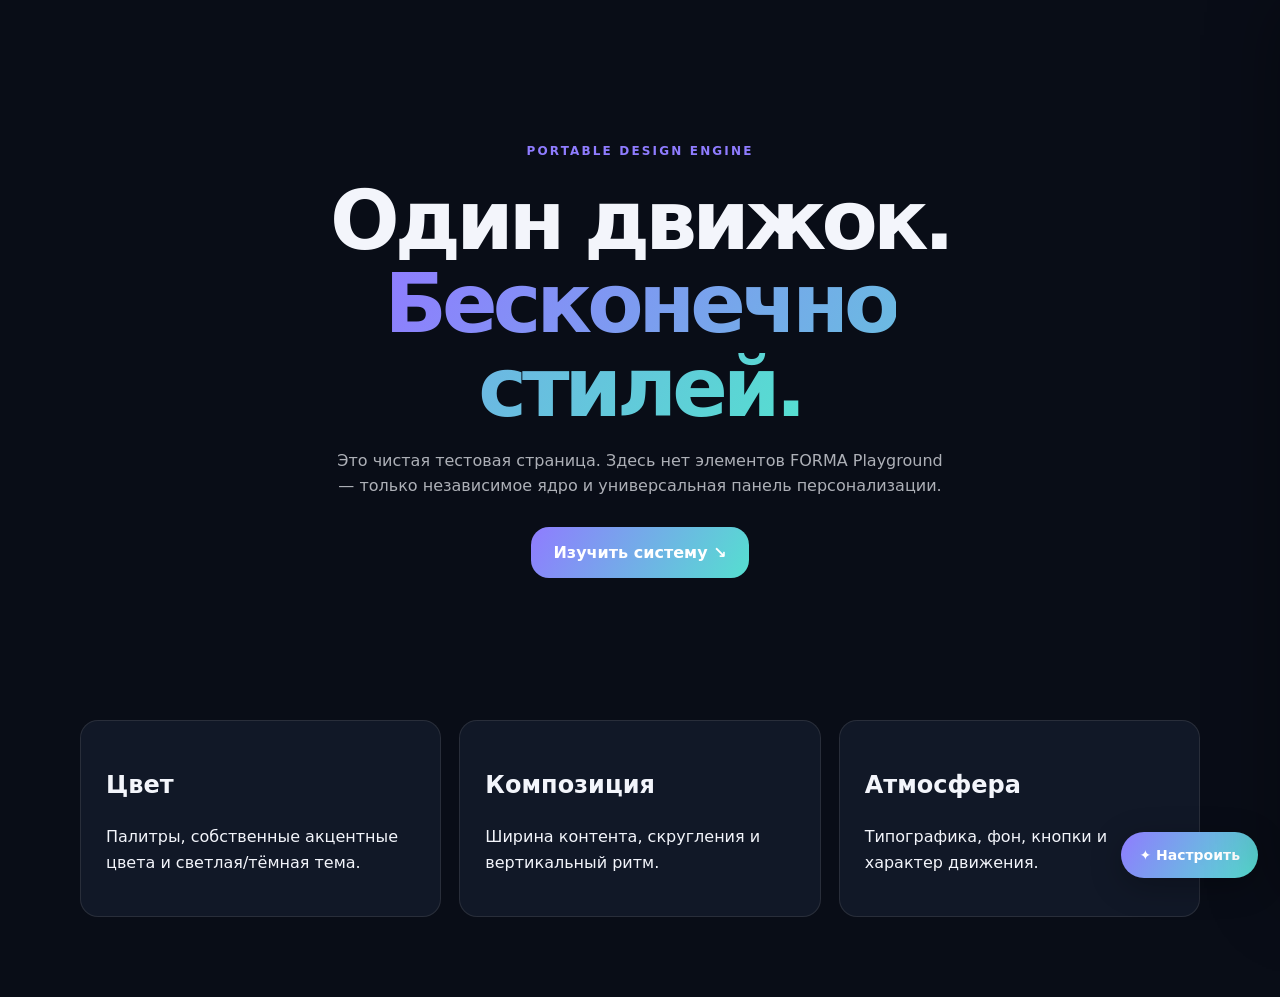
==== engine-test.html @ 3cc81a73 "Add clean FORMA engine test page" ====
<!doctype html>
<html lang="ru"><head><meta charset="utf-8"><meta name="viewport" content="width=device-width,initial-scale=1"><title>FORMA Engine Test</title><link rel="stylesheet" href="./forma-core.css"><style>
*{box-sizing:border-box}body{margin:0;background:var(--forma-bg);color:var(--forma-text);font:16px/1.6 system-ui,sans-serif;transition:background .3s,color .3s}
.hero{min-height:80vh;display:grid;place-items:center;text-align:center;padding:50px 20px}.inner{max-width:850px}.eyebrow{color:var(--forma-accent);letter-spacing:.18em;font-size:12px;font-weight:700}h1{font-size:clamp(42px,8vw,82px);line-height:1.02;letter-spacing:-.06em;margin:18px 0}.lead{opacity:.7;max-width:620px;margin:0 auto 28px}.button{display:inline-block;padding:13px 22px;border-radius:var(--forma-radius);background:linear-gradient(120deg,var(--forma-accent),var(--forma-accent-2));color:white;text-decoration:none;font-weight:700}.cards{display:grid;grid-template-columns:repeat(3,1fr);gap:18px;padding-bottom:80px}.card{padding:25px;border:1px solid #8883;border-radius:var(--forma-radius);background:var(--forma-surface);color:var(--forma-text)}@media(max-width:650px){.cards{grid-template-columns:1fr}}
</style></head><body><main class="forma-container"><section class="hero"><div class="inner"><div class="eyebrow">PORTABLE DESIGN ENGINE</div><h1>Один движок.<br><span class="forma-gradient">Бесконечно стилей.</span></h1><p class="lead">Это чистая тестовая страница. Здесь нет элементов FORMA Playground — только независимое ядро и универсальная панель персонализации.</p><a class="button" href="#cards">Изучить систему ↘</a></div></section><section class="cards" id="cards"><article class="card"><h2>Цвет</h2><p>Палитры, собственные акцентные цвета и светлая/тёмная тема.</p></article><article class="card"><h2>Композиция</h2><p>Ширина контента, скругления и вертикальный ритм.</p></article><article class="card"><h2>Атмосфера</h2><p>Типографика, фон, кнопки и характер движения.</p></article></section></main><script src="./forma-core.js"></script><script>FORMA.init({panel:true});</script></body></html>
---- forma-core.css ----
/* FORMA tokens — opt-in helpers for any site */
:root{--forma-accent:#8f7cff;--forma-accent-2:#55dfd0;--forma-radius:18px;--forma-content-width:1120px;--forma-section-space:72px;--forma-glow:.22;--forma-bg:#090d17;--forma-surface:#111827;--forma-text:#f3f5fb}
[data-forma-mode=dark]{color-scheme:dark}[data-forma-mode=light]{color-scheme:light}
.forma-container{width:min(var(--forma-content-width),calc(100% - 40px));margin-inline:auto}
.forma-section{padding-block:var(--forma-section-space)}
.forma-card{border-radius:var(--forma-radius);background:var(--forma-surface);color:var(--forma-text);box-shadow:0 15px 45px color-mix(in srgb,var(--forma-accent) calc(var(--forma-glow)*100%),transparent)}
.forma-gradient{background:linear-gradient(120deg,var(--forma-accent),var(--forma-accent-2));background-clip:text;color:transparent}
[data-forma-font=editorial]{font-family:Georgia,serif}[data-forma-font=geometric]{font-family:Manrope,system-ui,sans-serif}
[data-forma-buttons=pill] button,[data-forma-buttons=pill] .button{border-radius:999px!important}
[data-forma-buttons=sharp] button,[data-forma-buttons=sharp] .button{border-radius:3px!important}
[data-forma-background=grid]{background-image:linear-gradient(#8881 1px,transparent 1px),linear-gradient(90deg,#8881 1px,transparent 1px);background-size:32px 32px}
[data-forma-motion=off] *,[data-forma-motion=off] *:before,[data-forma-motion=off] *:after{animation:none!important;transition:none!important}
[data-forma-motion=snappy] *{transition-duration:.14s!important}
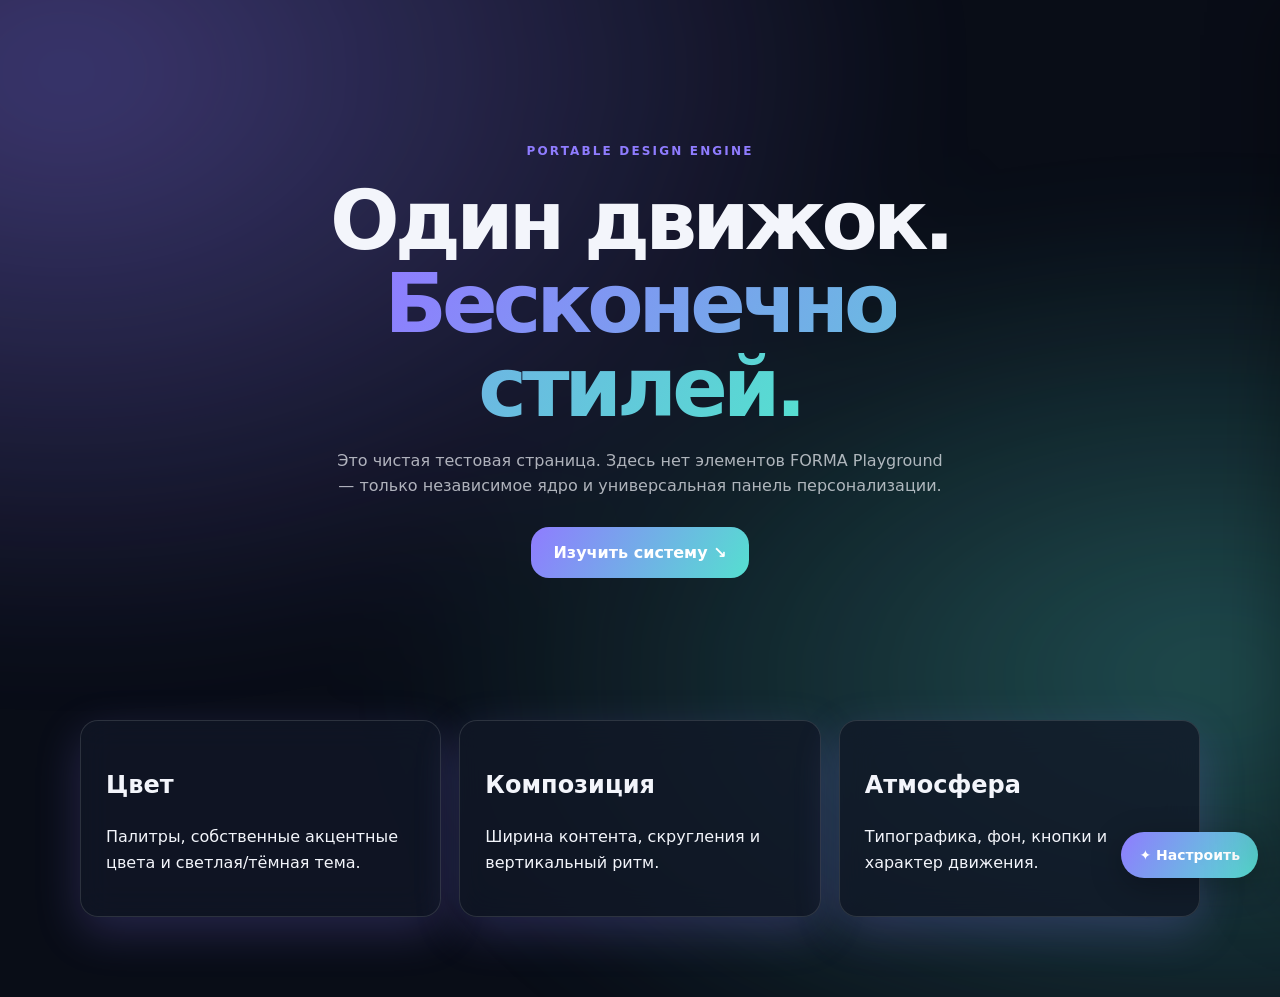
==== commit a613b65c: "Upgrade engine test page for FORMA 3.0" ====
--- a/engine-test.html
+++ b/engine-test.html
@@ -2,4 +2,4 @@
 <html lang="ru"><head><meta charset="utf-8"><meta name="viewport" content="width=device-width,initial-scale=1"><title>FORMA Engine Test</title><link rel="stylesheet" href="./forma-core.css"><style>
 *{box-sizing:border-box}body{margin:0;background:var(--forma-bg);color:var(--forma-text);font:16px/1.6 system-ui,sans-serif;transition:background .3s,color .3s}
 .hero{min-height:80vh;display:grid;place-items:center;text-align:center;padding:50px 20px}.inner{max-width:850px}.eyebrow{color:var(--forma-accent);letter-spacing:.18em;font-size:12px;font-weight:700}h1{font-size:clamp(42px,8vw,82px);line-height:1.02;letter-spacing:-.06em;margin:18px 0}.lead{opacity:.7;max-width:620px;margin:0 auto 28px}.button{display:inline-block;padding:13px 22px;border-radius:var(--forma-radius);background:linear-gradient(120deg,var(--forma-accent),var(--forma-accent-2));color:white;text-decoration:none;font-weight:700}.cards{display:grid;grid-template-columns:repeat(3,1fr);gap:18px;padding-bottom:80px}.card{padding:25px;border:1px solid #8883;border-radius:var(--forma-radius);background:var(--forma-surface);color:var(--forma-text)}@media(max-width:650px){.cards{grid-template-columns:1fr}}
-</style></head><body><main class="forma-container"><section class="hero"><div class="inner"><div class="eyebrow">PORTABLE DESIGN ENGINE</div><h1>Один движок.<br><span class="forma-gradient">Бесконечно стилей.</span></h1><p class="lead">Это чистая тестовая страница. Здесь нет элементов FORMA Playground — только независимое ядро и универсальная панель персонализации.</p><a class="button" href="#cards">Изучить систему ↘</a></div></section><section class="cards" id="cards"><article class="card"><h2>Цвет</h2><p>Палитры, собственные акцентные цвета и светлая/тёмная тема.</p></article><article class="card"><h2>Композиция</h2><p>Ширина контента, скругления и вертикальный ритм.</p></article><article class="card"><h2>Атмосфера</h2><p>Типографика, фон, кнопки и характер движения.</p></article></section></main><script src="./forma-core.js"></script><script>FORMA.init({panel:true});</script></body></html>+</style></head><body><main class="forma-container"><section class="hero"><div class="inner"><div class="eyebrow">PORTABLE DESIGN ENGINE</div><h1>Один движок.<br><span class="forma-gradient">Бесконечно стилей.</span></h1><p class="lead">Это чистая тестовая страница. Здесь нет элементов FORMA Playground — только независимое ядро и универсальная панель персонализации.</p><a class="button" href="#cards">Изучить систему ↘</a></div></section><section class="cards" id="cards"><article class="card forma-card"><h2>Цвет</h2><p>Палитры, собственные акцентные цвета и светлая/тёмная тема.</p></article><article class="card forma-card"><h2>Композиция</h2><p>Ширина контента, скругления и вертикальный ритм.</p></article><article class="card forma-card"><h2>Атмосфера</h2><p>Типографика, фон, кнопки и характер движения.</p></article></section></main><script src="./forma-core.js"></script><script>FORMA.init({panel:true});</script></body></html>
--- a/forma-core.css
+++ b/forma-core.css
@@ -1,13 +1,36 @@
-/* FORMA tokens — opt-in helpers for any site */
-:root{--forma-accent:#8f7cff;--forma-accent-2:#55dfd0;--forma-radius:18px;--forma-content-width:1120px;--forma-section-space:72px;--forma-glow:.22;--forma-bg:#090d17;--forma-surface:#111827;--forma-text:#f3f5fb}
+/* FORMA Design Engine 3.0 — portable design tokens and component recipes */
+:root{--forma-accent:#8f7cff;--forma-accent-2:#55dfd0;--forma-radius:18px;--forma-content-width:1120px;--forma-section-space:72px;--forma-glow:.22;--forma-bg:#090d17;--forma-surface:#111827;--forma-text:#f3f5fb;--forma-grid-columns:3;--forma-grid-gap:18px;--forma-bg-intensity:.55;--forma-animation-speed:320ms}
 [data-forma-mode=dark]{color-scheme:dark}[data-forma-mode=light]{color-scheme:light}
 .forma-container{width:min(var(--forma-content-width),calc(100% - 40px));margin-inline:auto}
 .forma-section{padding-block:var(--forma-section-space)}
-.forma-card{border-radius:var(--forma-radius);background:var(--forma-surface);color:var(--forma-text);box-shadow:0 15px 45px color-mix(in srgb,var(--forma-accent) calc(var(--forma-glow)*100%),transparent)}
+.forma-grid{display:grid;grid-template-columns:repeat(var(--forma-grid-columns),minmax(0,1fr));gap:var(--forma-grid-gap)}
+.forma-card{border-radius:var(--forma-radius);background:var(--forma-surface);color:var(--forma-text);box-shadow:0 15px 45px color-mix(in srgb,var(--forma-accent) calc(var(--forma-glow)*100%),transparent);transition:transform var(--forma-animation-speed) ease,box-shadow var(--forma-animation-speed) ease,border-color var(--forma-animation-speed) ease}
 .forma-gradient{background:linear-gradient(120deg,var(--forma-accent),var(--forma-accent-2));background-clip:text;color:transparent}
+.forma-grid>*{min-width:0}
 [data-forma-font=editorial]{font-family:Georgia,serif}[data-forma-font=geometric]{font-family:Manrope,system-ui,sans-serif}
 [data-forma-buttons=pill] button,[data-forma-buttons=pill] .button{border-radius:999px!important}
 [data-forma-buttons=sharp] button,[data-forma-buttons=sharp] .button{border-radius:3px!important}
+[data-forma-button=solid] button,[data-forma-button=solid] .button{background:var(--forma-accent);color:white;border:1px solid var(--forma-accent)}
+[data-forma-button=outline] button,[data-forma-button=outline] .button{background:transparent;color:var(--forma-accent);border:1px solid var(--forma-accent)}
+[data-forma-button=ghost] button,[data-forma-button=ghost] .button{background:transparent;color:inherit;border:1px solid transparent}
+[data-forma-card=solid] .forma-card{background:var(--forma-surface);border:0;box-shadow:0 8px 24px #0002}
+[data-forma-card=outline] .forma-card{background:transparent;border:1px solid color-mix(in srgb,var(--forma-accent) 35%,transparent);box-shadow:none}
+[data-forma-card=flat] .forma-card{background:transparent;border:0;box-shadow:none}
+[data-forma-card=glass] .forma-card{background:color-mix(in srgb,var(--forma-surface) 78%,transparent);backdrop-filter:blur(16px);border:1px solid #ffffff20}
+[data-forma-input=underline] input,[data-forma-input=underline] textarea,[data-forma-input=underline] select{border:0;border-bottom:2px solid var(--forma-accent);border-radius:0;background:transparent}
+[data-forma-input=outline] input,[data-forma-input=outline] textarea,[data-forma-input=outline] select{border:1px solid var(--forma-accent);border-radius:var(--forma-radius);background:transparent}
+[data-forma-input=soft] input,[data-forma-input=soft] textarea,[data-forma-input=soft] select{border:1px solid #8883;border-radius:var(--forma-radius);background:var(--forma-surface);padding:.8em 1em}
+[data-forma-nav=floating] .forma-nav{border:1px solid #ffffff22;border-radius:999px;background:color-mix(in srgb,var(--forma-surface) 80%,transparent);backdrop-filter:blur(18px)}
+[data-forma-nav=solid] .forma-nav{background:var(--forma-surface);border-radius:0}
+[data-forma-nav=minimal] .forma-nav{background:transparent;border:0;box-shadow:none}
 [data-forma-background=grid]{background-image:linear-gradient(#8881 1px,transparent 1px),linear-gradient(90deg,#8881 1px,transparent 1px);background-size:32px 32px}
+[data-forma-background=aurora]::before{content:"";position:fixed;inset:-20%;z-index:-1;pointer-events:none;background:radial-gradient(ellipse at 18% 20%,color-mix(in srgb,var(--forma-accent) calc(var(--forma-bg-intensity)*100%),transparent),transparent 42%),radial-gradient(ellipse at 82% 68%,color-mix(in srgb,var(--forma-accent-2) calc(var(--forma-bg-intensity)*80%),transparent),transparent 40%);filter:blur(55px);opacity:.7}
 [data-forma-motion=off] *,[data-forma-motion=off] *:before,[data-forma-motion=off] *:after{animation:none!important;transition:none!important}
-[data-forma-motion=snappy] *{transition-duration:.14s!important}
+[data-forma-motion=snappy] *{transition-duration:var(--forma-animation-speed)!important}
+[data-forma-motion=smooth] *{transition-duration:var(--forma-animation-speed)}
+.forma-hint{font-size:12px;opacity:.65;line-height:1.5}
+.forma-market-row{display:flex;gap:8px;margin-top:8px}.forma-market-row button{flex:1;border:1px solid #8886;background:transparent;color:inherit;border-radius:9px;padding:9px;cursor:pointer;text-align:left}
+.forma-market-row button:last-child{flex:0 0 38px;text-align:center}
+@media(max-width:760px){.forma-grid{grid-template-columns:repeat(min(var(--forma-grid-columns),2),minmax(0,1fr))}}
+@media(max-width:520px){.forma-grid{grid-template-columns:1fr}}
+@media(prefers-reduced-motion:reduce){.forma-card{transition:none}}
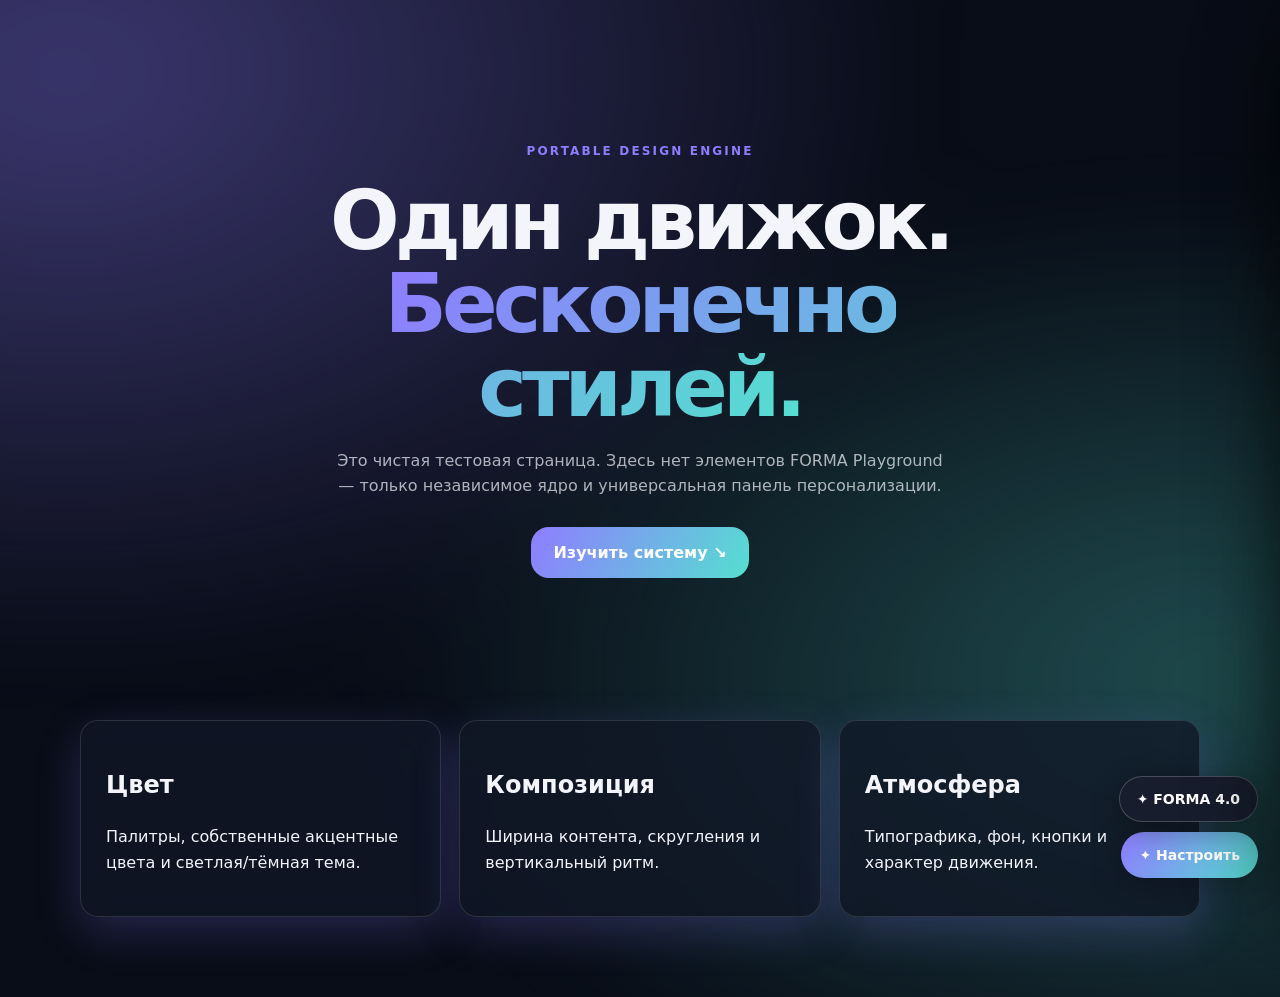
==== commit 2e17fb16: "Load FORMA Studio 4.0 in demo" ====
--- a/engine-test.html
+++ b/engine-test.html
@@ -1,5 +1,5 @@
 <!doctype html>
-<html lang="ru"><head><meta charset="utf-8"><meta name="viewport" content="width=device-width,initial-scale=1"><title>FORMA Engine Test</title><link rel="stylesheet" href="./forma-core.css"><style>
+<html lang="ru"><head><meta charset="utf-8"><meta name="viewport" content="width=device-width,initial-scale=1"><title>FORMA Design Engine 4.0</title><link rel="stylesheet" href="./forma-core.css"><style>
 *{box-sizing:border-box}body{margin:0;background:var(--forma-bg);color:var(--forma-text);font:16px/1.6 system-ui,sans-serif;transition:background .3s,color .3s}
-.hero{min-height:80vh;display:grid;place-items:center;text-align:center;padding:50px 20px}.inner{max-width:850px}.eyebrow{color:var(--forma-accent);letter-spacing:.18em;font-size:12px;font-weight:700}h1{font-size:clamp(42px,8vw,82px);line-height:1.02;letter-spacing:-.06em;margin:18px 0}.lead{opacity:.7;max-width:620px;margin:0 auto 28px}.button{display:inline-block;padding:13px 22px;border-radius:var(--forma-radius);background:linear-gradient(120deg,var(--forma-accent),var(--forma-accent-2));color:white;text-decoration:none;font-weight:700}.cards{display:grid;grid-template-columns:repeat(3,1fr);gap:18px;padding-bottom:80px}.card{padding:25px;border:1px solid #8883;border-radius:var(--forma-radius);background:var(--forma-surface);color:var(--forma-text)}@media(max-width:650px){.cards{grid-template-columns:1fr}}
-</style></head><body><main class="forma-container"><section class="hero"><div class="inner"><div class="eyebrow">PORTABLE DESIGN ENGINE</div><h1>Один движок.<br><span class="forma-gradient">Бесконечно стилей.</span></h1><p class="lead">Это чистая тестовая страница. Здесь нет элементов FORMA Playground — только независимое ядро и универсальная панель персонализации.</p><a class="button" href="#cards">Изучить систему ↘</a></div></section><section class="cards" id="cards"><article class="card forma-card"><h2>Цвет</h2><p>Палитры, собственные акцентные цвета и светлая/тёмная тема.</p></article><article class="card forma-card"><h2>Композиция</h2><p>Ширина контента, скругления и вертикальный ритм.</p></article><article class="card forma-card"><h2>Атмосфера</h2><p>Типографика, фон, кнопки и характер движения.</p></article></section></main><script src="./forma-core.js"></script><script>FORMA.init({panel:true});</script></body></html>+.hero{min-height:80vh;display:grid;place-items:center;text-align:center;padding:50px 20px}.inner{max-width:850px}.eyebrow{color:var(--forma-accent);letter-spacing:.18em;font-size:12px;font-weight:700}h1{font-size:clamp(42px,8vw,82px);line-height:1.02;letter-spacing:-.06em;margin:18px 0}.lead{opacity:.7;max-width:620px;margin:0 auto 28px}.button{display:inline-block;padding:13px 22px;border-radius:var(--forma-radius);background:linear-gradient(120deg,var(--forma-accent),var(--forma-accent-2));color:white;text-decoration:none;font-weight:700}.cards{padding-bottom:80px}.card{padding:25px;border:1px solid #8883;border-radius:var(--forma-radius);background:var(--forma-surface);color:var(--forma-text)}
+</style></head><body><main class="forma-container"><section class="hero"><div class="inner"><div class="eyebrow">PORTABLE DESIGN ENGINE</div><h1>Один движок.<br><span class="forma-gradient">Бесконечно стилей.</span></h1><p class="lead">Это чистая тестовая страница. Здесь нет элементов FORMA Playground — только независимое ядро и универсальная панель персонализации.</p><a class="button" href="#cards">Изучить систему ↘</a></div></section><section class="cards forma-grid" id="cards"><article class="card forma-card"><h2>Цвет</h2><p>Палитры, собственные акцентные цвета и светлая/тёмная тема.</p></article><article class="card forma-card"><h2>Композиция</h2><p>Ширина контента, скругления и вертикальный ритм.</p></article><article class="card forma-card"><h2>Атмосфера</h2><p>Типографика, фон, кнопки и характер движения.</p></article></section></main><script src="./forma-core.js"></script><script>FORMA.init({panel:true});</script><script src="./forma-studio.js"></script></body></html>
--- a/forma-core.css
+++ b/forma-core.css
@@ -1,4 +1,4 @@
-/* FORMA Design Engine 3.0 — portable design tokens and component recipes */
+/* FORMA Design Engine 4.0 — portable design tokens and component recipes */
 :root{--forma-accent:#8f7cff;--forma-accent-2:#55dfd0;--forma-radius:18px;--forma-content-width:1120px;--forma-section-space:72px;--forma-glow:.22;--forma-bg:#090d17;--forma-surface:#111827;--forma-text:#f3f5fb;--forma-grid-columns:3;--forma-grid-gap:18px;--forma-bg-intensity:.55;--forma-animation-speed:320ms}
 [data-forma-mode=dark]{color-scheme:dark}[data-forma-mode=light]{color-scheme:light}
 .forma-container{width:min(var(--forma-content-width),calc(100% - 40px));margin-inline:auto}
@@ -31,6 +31,6 @@
 .forma-hint{font-size:12px;opacity:.65;line-height:1.5}
 .forma-market-row{display:flex;gap:8px;margin-top:8px}.forma-market-row button{flex:1;border:1px solid #8886;background:transparent;color:inherit;border-radius:9px;padding:9px;cursor:pointer;text-align:left}
 .forma-market-row button:last-child{flex:0 0 38px;text-align:center}
-@media(max-width:760px){.forma-grid{grid-template-columns:repeat(min(var(--forma-grid-columns),2),minmax(0,1fr))}}
+@media(max-width:760px){.forma-grid{grid-template-columns:repeat(2,minmax(0,1fr))}}
 @media(max-width:520px){.forma-grid{grid-template-columns:1fr}}
 @media(prefers-reduced-motion:reduce){.forma-card{transition:none}}
